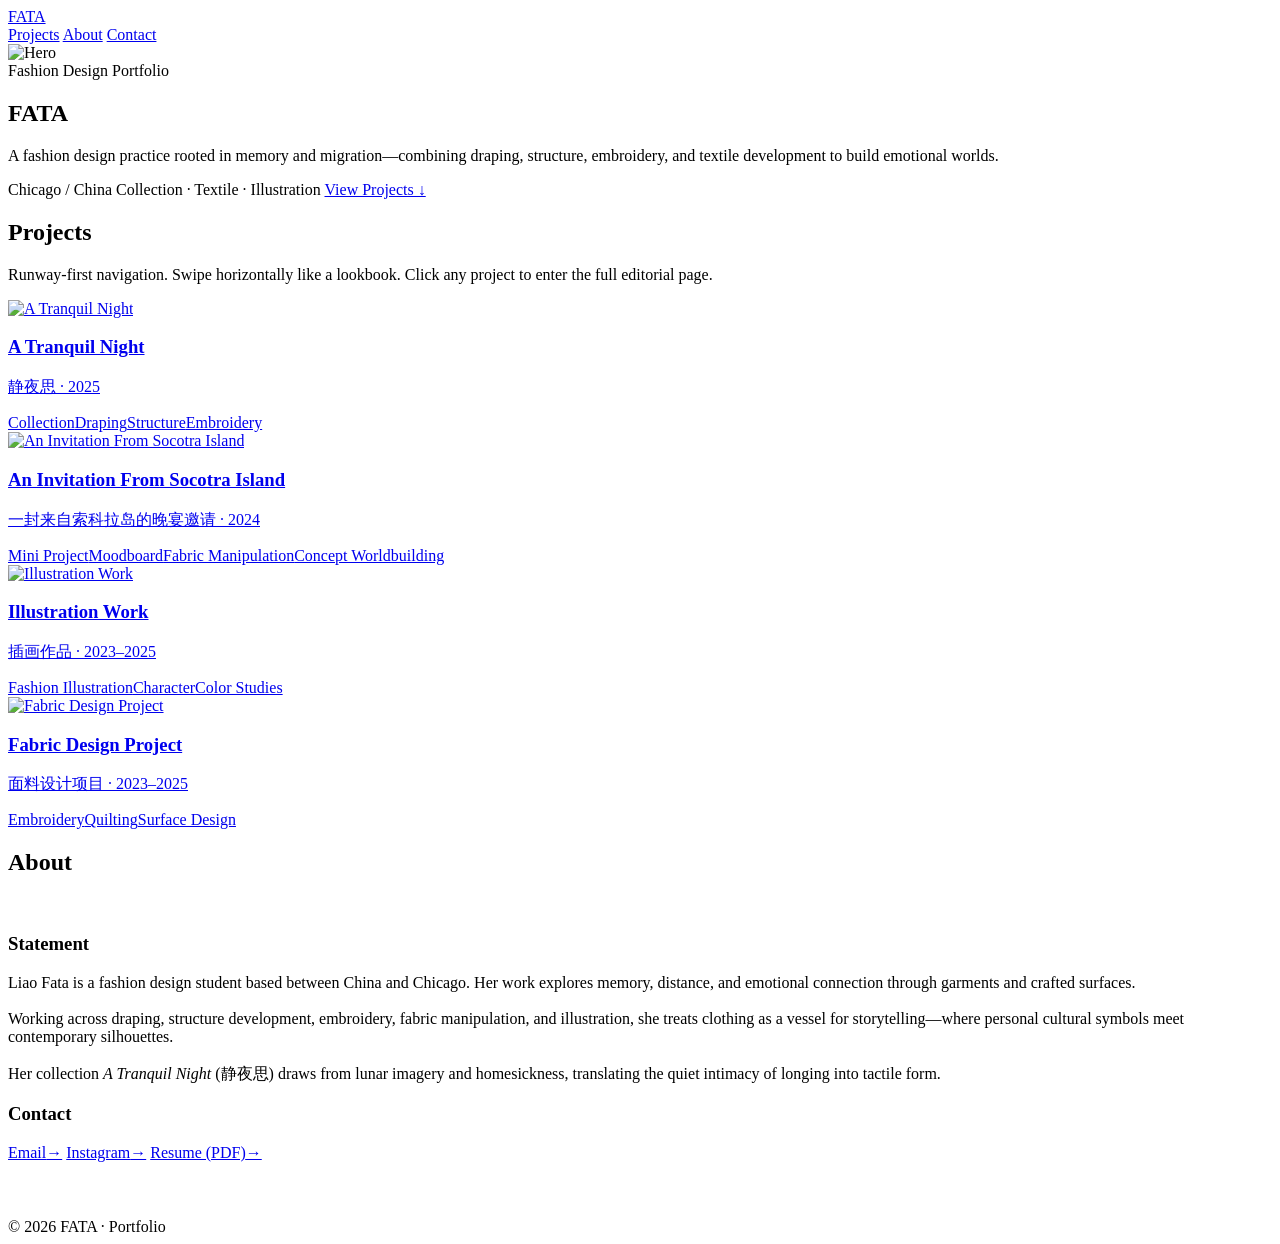
==== index.html @ 15e942f4 "Add files via upload" ====
<!DOCTYPE html>
<html lang="en">
<head>
  <meta charset="UTF-8" />
  <meta name="viewport" content="width=device-width, initial-scale=1.0" />
  <title>FATA — Portfolio</title>
  <link rel="stylesheet" href="assets/css/styles.css" />
</head>
<body>
  <header class="topbar">
    <div class="wrap inner">
      <a class="brand" href="index.html">FATA</a>
      <nav class="nav">
        <a href="#projects">Projects</a>
        <a href="#about">About</a>
        <a href="#contact" class="cta">Contact</a>
      </nav>
    </div>
  </header>

  <main>
    <section class="hero">
      <div class="hero-media">
        <img src='assets/img/page_06.jpg' alt='Hero'>
      </div>
      <div class="wrap hero-content">
        <div class="kicker">Fashion Design Portfolio</div>
        <h1 class="h1">FATA</h1>
        <p class="sub">A fashion design practice rooted in memory and migration—combining draping, structure, embroidery, and textile development to build emotional worlds.</p>
        <div class="hero-meta">
          <span class="pill">Chicago / China</span>
          <span class="pill">Collection · Textile · Illustration</span>
          <a class="pill" href="#projects">View Projects ↓</a>
        </div>
      </div>
    </section>

    <section id="projects" class="section">
      <div class="wrap">
        <h2 class="h2">Projects</h2>
        <p class="note">Runway-first navigation. Swipe horizontally like a lookbook. Click any project to enter the full editorial page.</p>
        <div class="hr"></div>

        <div class="rail" aria-label="Projects rail">
          
      <a class="card" href="tranquil-night.html">
        <div class="card-media"><img src="assets/img/thumbs/page_02.jpg" alt="A Tranquil Night"></div>
        <div class="card-body">
          <h3 class="card-title">A Tranquil Night</h3>
          <p class="card-sub">静夜思 · 2025</p>
          <div class="card-tags"><span class="tag">Collection</span><span class="tag">Draping</span><span class="tag">Structure</span><span class="tag">Embroidery</span></div>
        </div>
      </a>
    
      <a class="card" href="socotra.html">
        <div class="card-media"><img src="assets/img/thumbs/page_07.jpg" alt="An Invitation From Socotra Island"></div>
        <div class="card-body">
          <h3 class="card-title">An Invitation From Socotra Island</h3>
          <p class="card-sub">一封来自索科拉岛的晚宴邀请 · 2024</p>
          <div class="card-tags"><span class="tag">Mini Project</span><span class="tag">Moodboard</span><span class="tag">Fabric Manipulation</span><span class="tag">Concept Worldbuilding</span></div>
        </div>
      </a>
    
      <a class="card" href="illustration.html">
        <div class="card-media"><img src="assets/img/thumbs/page_09.jpg" alt="Illustration Work"></div>
        <div class="card-body">
          <h3 class="card-title">Illustration Work</h3>
          <p class="card-sub">插画作品 · 2023–2025</p>
          <div class="card-tags"><span class="tag">Fashion Illustration</span><span class="tag">Character</span><span class="tag">Color Studies</span></div>
        </div>
      </a>
    
      <a class="card" href="fabric.html">
        <div class="card-media"><img src="assets/img/thumbs/page_10.jpg" alt="Fabric Design Project"></div>
        <div class="card-body">
          <h3 class="card-title">Fabric Design Project</h3>
          <p class="card-sub">面料设计项目 · 2023–2025</p>
          <div class="card-tags"><span class="tag">Embroidery</span><span class="tag">Quilting</span><span class="tag">Surface Design</span></div>
        </div>
      </a>
    
        </div>
      </div>
    </section>

    <section id="about" class="section">
      <div class="wrap">
        <h2 class="h2">About</h2>
        <div class="hr"></div>
        <div style="height:18px"></div>
        <div class="grid">
          <div class="panel">
            <h3>Statement</h3>
            <p>Liao Fata is a fashion design student based between China and Chicago. Her work explores memory, distance, and emotional connection through garments and crafted surfaces.
<br><br>
Working across draping, structure development, embroidery, fabric manipulation, and illustration, she treats clothing as a vessel for storytelling—where personal cultural symbols meet contemporary silhouettes.
<br><br>
Her collection <em>A Tranquil Night</em> (静夜思) draws from lunar imagery and homesickness, translating the quiet intimacy of longing into tactile form.
</p>
          </div>
          <div class="panel" id="contact">
            <h3>Contact</h3>
            <div class="list">
              <a href="mailto:your@email.com"><span>Email</span><span>→</span></a>
              <a href="#"><span>Instagram</span><span>→</span></a>
              <a href="#"><span>Resume (PDF)</span><span>→</span></a>
            </div>
            <div style="height:14px"></div>
            <p style="color:rgba(255,255,255,.62);font-size:13px">Tip: replace the links in <em>index.html</em> when you’re ready.</p>
          </div>
        </div>
      </div>
    </section>

    <footer class="footer">
      <div class="wrap">© 2026 FATA · Portfolio</div>
    </footer>
  </main>

  <script src="assets/js/main.js"></script>
</body>
</html>
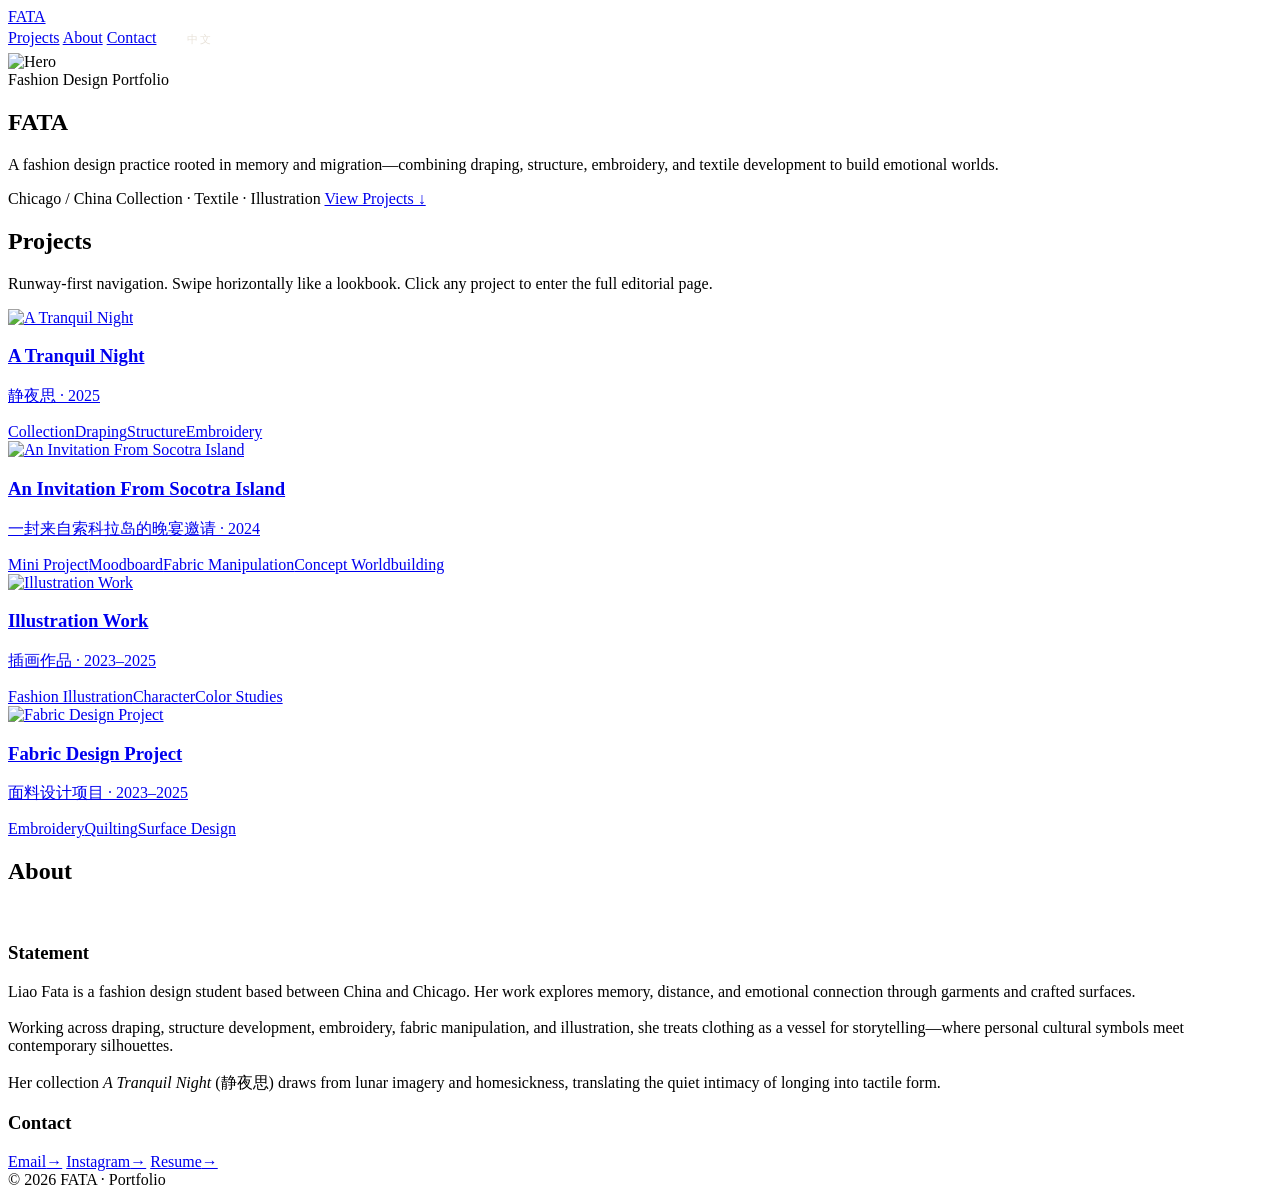
==== commit 11fa5ae9: "Update index.html" ====
--- a/index.html
+++ b/index.html
@@ -4,16 +4,36 @@
   <meta charset="UTF-8" />
   <meta name="viewport" content="width=device-width, initial-scale=1.0" />
   <title>FATA — Portfolio</title>
-  <link rel="stylesheet" href="assets/css/styles.css" />
+  <link rel="stylesheet" href="styles.css" />
+  <style>
+    .lang-toggle {
+      background: none;
+      border: 1px solid rgba(255,255,255,.3);
+      color: #e8e2d9;
+      font-size: 11px;
+      letter-spacing: .14em;
+      text-transform: uppercase;
+      padding: 5px 14px;
+      border-radius: 30px;
+      cursor: pointer;
+      transition: background .2s, border-color .2s;
+      margin-left: 12px;
+    }
+    .lang-toggle:hover {
+      background: rgba(255,255,255,.08);
+      border-color: rgba(255,255,255,.6);
+    }
+  </style>
 </head>
 <body>
   <header class="topbar">
     <div class="wrap inner">
       <a class="brand" href="index.html">FATA</a>
       <nav class="nav">
-        <a href="#projects">Projects</a>
-        <a href="#about">About</a>
-        <a href="#contact" class="cta">Contact</a>
+        <a href="#projects" data-en="Projects" data-zh="作品">Projects</a>
+        <a href="#about" data-en="About" data-zh="关于">About</a>
+        <a href="#contact" class="cta" data-en="Contact" data-zh="联系">Contact</a>
+        <button class="lang-toggle" id="langBtn">中文</button>
       </nav>
     </div>
   </header>
@@ -21,92 +41,90 @@
   <main>
     <section class="hero">
       <div class="hero-media">
-        <img src='assets/img/page_06.jpg' alt='Hero'>
+        <img src='page_06.jpg' alt='Hero'>
       </div>
       <div class="wrap hero-content">
-        <div class="kicker">Fashion Design Portfolio</div>
+        <div class="kicker" data-en="Fashion Design Portfolio" data-zh="时装设计作品集">Fashion Design Portfolio</div>
         <h1 class="h1">FATA</h1>
-        <p class="sub">A fashion design practice rooted in memory and migration—combining draping, structure, embroidery, and textile development to build emotional worlds.</p>
+        <p class="sub" data-en="A fashion design practice rooted in memory and migration—combining draping, structure, embroidery, and textile development to build emotional worlds." data-zh="一个植根于记忆与迁徙的时装设计实践——融合立裁、结构、刺绣与面料开发，构建情感世界。">A fashion design practice rooted in memory and migration—combining draping, structure, embroidery, and textile development to build emotional worlds.</p>
         <div class="hero-meta">
           <span class="pill">Chicago / China</span>
-          <span class="pill">Collection · Textile · Illustration</span>
-          <a class="pill" href="#projects">View Projects ↓</a>
+          <span class="pill" data-en="Collection · Textile · Illustration" data-zh="系列 · 面料 · 插画">Collection · Textile · Illustration</span>
+          <a class="pill" href="#projects" data-en="View Projects ↓" data-zh="查看作品 ↓">View Projects ↓</a>
         </div>
       </div>
     </section>
 
     <section id="projects" class="section">
       <div class="wrap">
-        <h2 class="h2">Projects</h2>
-        <p class="note">Runway-first navigation. Swipe horizontally like a lookbook. Click any project to enter the full editorial page.</p>
+        <h2 class="h2" data-en="Projects" data-zh="作品">Projects</h2>
+        <p class="note" data-en="Runway-first navigation. Swipe horizontally like a lookbook. Click any project to enter the full editorial page." data-zh="横向滑动如同翻阅lookbook，点击任意作品进入完整展示页。">Runway-first navigation. Swipe horizontally like a lookbook. Click any project to enter the full editorial page.</p>
         <div class="hr"></div>
 
         <div class="rail" aria-label="Projects rail">
-          
-      <a class="card" href="tranquil-night.html">
-        <div class="card-media"><img src="assets/img/thumbs/page_02.jpg" alt="A Tranquil Night"></div>
-        <div class="card-body">
-          <h3 class="card-title">A Tranquil Night</h3>
-          <p class="card-sub">静夜思 · 2025</p>
-          <div class="card-tags"><span class="tag">Collection</span><span class="tag">Draping</span><span class="tag">Structure</span><span class="tag">Embroidery</span></div>
-        </div>
-      </a>
-    
-      <a class="card" href="socotra.html">
-        <div class="card-media"><img src="assets/img/thumbs/page_07.jpg" alt="An Invitation From Socotra Island"></div>
-        <div class="card-body">
-          <h3 class="card-title">An Invitation From Socotra Island</h3>
-          <p class="card-sub">一封来自索科拉岛的晚宴邀请 · 2024</p>
-          <div class="card-tags"><span class="tag">Mini Project</span><span class="tag">Moodboard</span><span class="tag">Fabric Manipulation</span><span class="tag">Concept Worldbuilding</span></div>
-        </div>
-      </a>
-    
-      <a class="card" href="illustration.html">
-        <div class="card-media"><img src="assets/img/thumbs/page_09.jpg" alt="Illustration Work"></div>
-        <div class="card-body">
-          <h3 class="card-title">Illustration Work</h3>
-          <p class="card-sub">插画作品 · 2023–2025</p>
-          <div class="card-tags"><span class="tag">Fashion Illustration</span><span class="tag">Character</span><span class="tag">Color Studies</span></div>
-        </div>
-      </a>
-    
-      <a class="card" href="fabric.html">
-        <div class="card-media"><img src="assets/img/thumbs/page_10.jpg" alt="Fabric Design Project"></div>
-        <div class="card-body">
-          <h3 class="card-title">Fabric Design Project</h3>
-          <p class="card-sub">面料设计项目 · 2023–2025</p>
-          <div class="card-tags"><span class="tag">Embroidery</span><span class="tag">Quilting</span><span class="tag">Surface Design</span></div>
-        </div>
-      </a>
-    
+
+          <a class="card" href="tranquil-night.html">
+            <div class="card-media"><img src="page_02.jpg" alt="A Tranquil Night"></div>
+            <div class="card-body">
+              <h3 class="card-title">A Tranquil Night</h3>
+              <p class="card-sub">静夜思 · 2025</p>
+              <div class="card-tags"><span class="tag" data-en="Collection" data-zh="系列">Collection</span><span class="tag" data-en="Draping" data-zh="立裁">Draping</span><span class="tag" data-en="Structure" data-zh="结构">Structure</span><span class="tag" data-en="Embroidery" data-zh="刺绣">Embroidery</span></div>
+            </div>
+          </a>
+
+          <a class="card" href="socotra.html">
+            <div class="card-media"><img src="page_07.jpg" alt="An Invitation From Socotra Island"></div>
+            <div class="card-body">
+              <h3 class="card-title">An Invitation From Socotra Island</h3>
+              <p class="card-sub">一封来自索科拉岛的晚宴邀请 · 2024</p>
+              <div class="card-tags"><span class="tag" data-en="Mini Project" data-zh="小项目">Mini Project</span><span class="tag" data-en="Moodboard" data-zh="情绪板">Moodboard</span><span class="tag" data-en="Fabric Manipulation" data-zh="面料改造">Fabric Manipulation</span><span class="tag" data-en="Concept Worldbuilding" data-zh="概念构建">Concept Worldbuilding</span></div>
+            </div>
+          </a>
+
+          <a class="card" href="illustration.html">
+            <div class="card-media"><img src="page_09.jpg" alt="Illustration Work"></div>
+            <div class="card-body">
+              <h3 class="card-title" data-en="Illustration Work" data-zh="插画作品">Illustration Work</h3>
+              <p class="card-sub">插画作品 · 2023–2025</p>
+              <div class="card-tags"><span class="tag" data-en="Fashion Illustration" data-zh="时装插画">Fashion Illustration</span><span class="tag" data-en="Character" data-zh="人物">Character</span><span class="tag" data-en="Color Studies" data-zh="色彩研究">Color Studies</span></div>
+            </div>
+          </a>
+
+          <a class="card" href="fabric.html">
+            <div class="card-media"><img src="page_10.jpg" alt="Fabric Design Project"></div>
+            <div class="card-body">
+              <h3 class="card-title" data-en="Fabric Design Project" data-zh="面料设计项目">Fabric Design Project</h3>
+              <p class="card-sub">面料设计项目 · 2023–2025</p>
+              <div class="card-tags"><span class="tag" data-en="Embroidery" data-zh="刺绣">Embroidery</span><span class="tag" data-en="Quilting" data-zh="绗缝">Quilting</span><span class="tag" data-en="Surface Design" data-zh="表面设计">Surface Design</span></div>
+            </div>
+          </a>
+
         </div>
       </div>
     </section>
 
     <section id="about" class="section">
       <div class="wrap">
-        <h2 class="h2">About</h2>
+        <h2 class="h2" data-en="About" data-zh="关于">About</h2>
         <div class="hr"></div>
         <div style="height:18px"></div>
         <div class="grid">
           <div class="panel">
-            <h3>Statement</h3>
+            <h3 data-en="Statement" data-zh="艺术家陈述">Statement</h3>
             <p>Liao Fata is a fashion design student based between China and Chicago. Her work explores memory, distance, and emotional connection through garments and crafted surfaces.
 <br><br>
 Working across draping, structure development, embroidery, fabric manipulation, and illustration, she treats clothing as a vessel for storytelling—where personal cultural symbols meet contemporary silhouettes.
 <br><br>
 Her collection <em>A Tranquil Night</em> (静夜思) draws from lunar imagery and homesickness, translating the quiet intimacy of longing into tactile form.
-</p>
+            </p>
           </div>
           <div class="panel" id="contact">
-            <h3>Contact</h3>
+            <h3 data-en="Contact" data-zh="联系方式">Contact</h3>
             <div class="list">
-              <a href="mailto:your@email.com"><span>Email</span><span>→</span></a>
-              <a href="#"><span>Instagram</span><span>→</span></a>
-              <a href="#"><span>Resume (PDF)</span><span>→</span></a>
+              <a href="mailto:sitong.liao030218@gmail.com"><span data-en="Email" data-zh="邮箱">Email</span><span>→</span></a>
+              <a href="https://www.instagram.com/fataliao218" target="_blank"><span>Instagram</span><span>→</span></a>
+              <a href="resume.html"><span data-en="Resume" data-zh="简历">Resume</span><span>→</span></a>
             </div>
-            <div style="height:14px"></div>
-            <p style="color:rgba(255,255,255,.62);font-size:13px">Tip: replace the links in <em>index.html</em> when you’re ready.</p>
           </div>
         </div>
       </div>
@@ -117,6 +135,17 @@
     </footer>
   </main>
 
-  <script src="assets/js/main.js"></script>
+  <script src="main.js"></script>
+  <script>
+    const btn = document.getElementById('langBtn');
+    let isZh = false;
+    btn.addEventListener('click', () => {
+      isZh = !isZh;
+      btn.textContent = isZh ? 'EN' : '中文';
+      document.querySelectorAll('[data-en]').forEach(el => {
+        el.textContent = isZh ? el.dataset.zh : el.dataset.en;
+      });
+    });
+  </script>
 </body>
 </html>
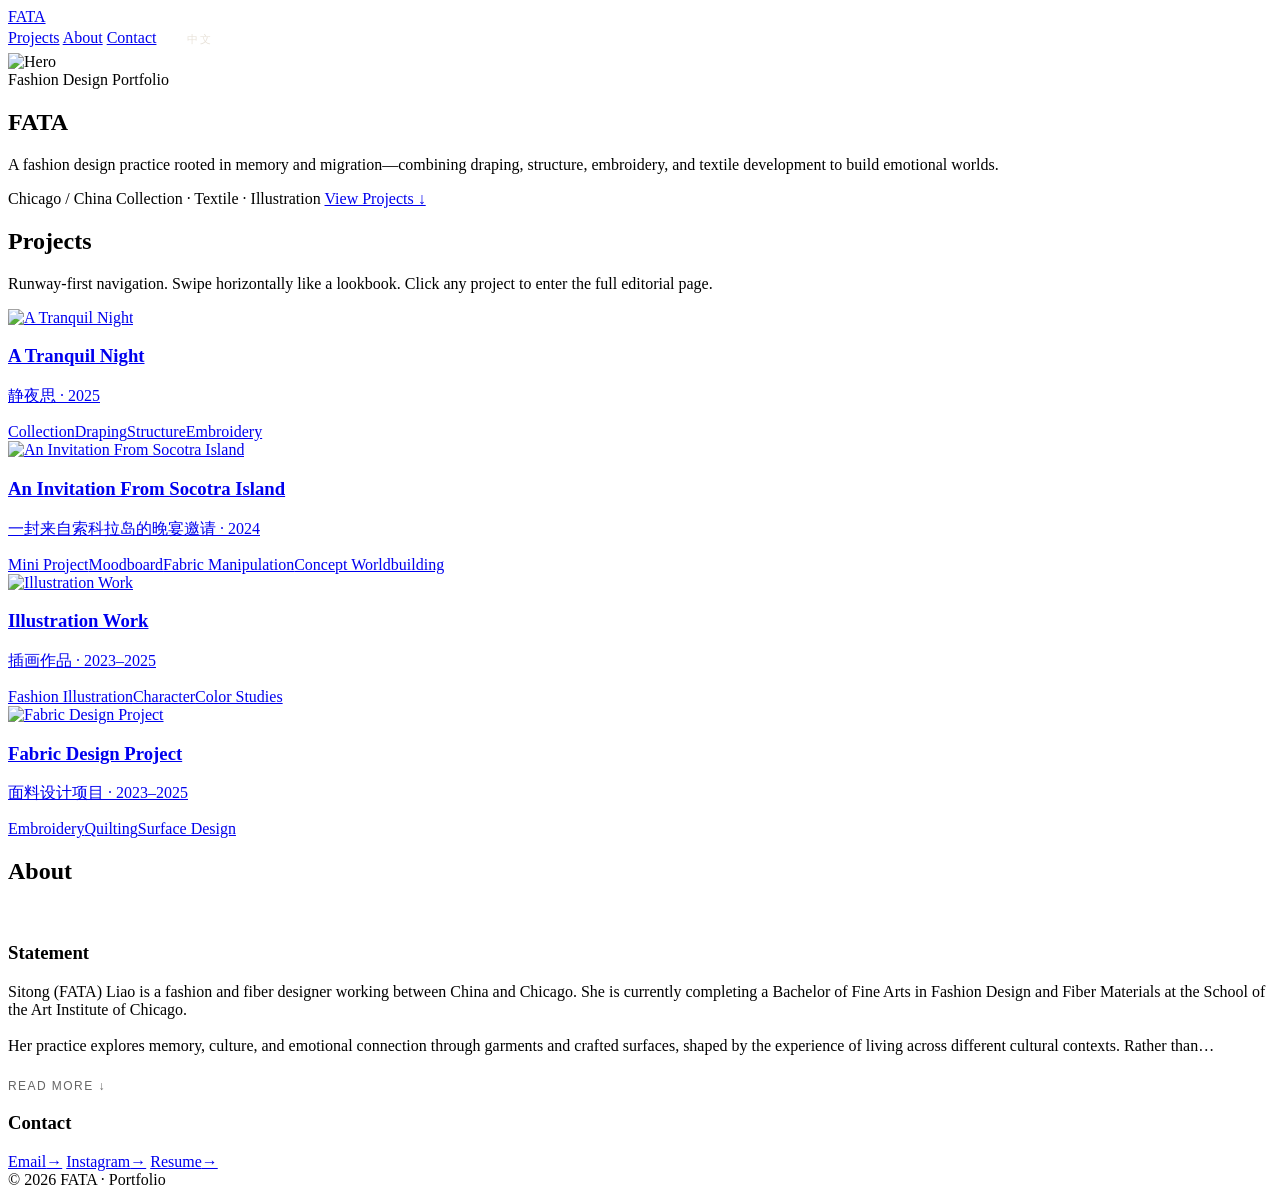
==== commit 9d02a282: "Update index.html" ====
--- a/index.html
+++ b/index.html
@@ -111,12 +111,21 @@
         <div class="grid">
           <div class="panel">
             <h3 data-en="Statement" data-zh="艺术家陈述">Statement</h3>
-            <p>Liao Fata is a fashion design student based between China and Chicago. Her work explores memory, distance, and emotional connection through garments and crafted surfaces.
-<br><br>
-Working across draping, structure development, embroidery, fabric manipulation, and illustration, she treats clothing as a vessel for storytelling—where personal cultural symbols meet contemporary silhouettes.
-<br><br>
-Her collection <em>A Tranquil Night</em> (静夜思) draws from lunar imagery and homesickness, translating the quiet intimacy of longing into tactile form.
-            </p>
+            <div class="statement-wrap">
+              <p id="statementText" class="statement-collapsed">Sitong (FATA) Liao is a fashion and fiber designer working between China and Chicago. She is currently completing a Bachelor of Fine Arts in Fashion Design and Fiber Materials at the School of the Art Institute of Chicago.
+<br><br>
+Her practice explores memory, culture, and emotional connection through garments and crafted surfaces, shaped by the experience of living across different cultural contexts. Rather than positioning herself primarily as an independent artist, Liao approaches design as a form of narrative service to industry, helping brands articulate identity through material, form, and storytelling.
+<br><br>
+Working across draping, structural development, embroidery, fabric manipulation, and illustration, she treats garments as both architecture and archive. Each piece becomes a vessel for stories in which personal memory, literature, and cultural symbolism intersect with contemporary silhouettes. By observing her own experiences from a reflective distance, Liao allows narrative and material process to unfold together within the act of making.
+<br><br>
+Her collection <em>A Tranquil Night</em> (静夜思) draws from lunar imagery and homesickness, translating the quiet intimacy of longing into tactile form. Inspired by the shared act of looking at the same moon from distant places, the work reflects on separation as a subtle form of connection.
+<br><br>
+Color plays a central role in her practice. Influenced by the vitality of her hometown, Liao often works with vivid, playful palettes that soften cultural distance and invite resonance across audiences. Through color, texture, and pattern, elements of Chinese cultural memory travel within the garment, reaching viewers who may not share the same background but can still feel its emotional warmth.
+<br><br>
+Through her work, Liao seeks to create garments that communicate quietly yet deeply—designs that carry stories, invite empathy, and allow cultures to meet through feeling rather than explanation.
+              </p>
+              <button class="read-more-btn" id="readMoreBtn" onclick="toggleStatement()">Read more ↓</button>
+            </div>
           </div>
           <div class="panel" id="contact">
             <h3 data-en="Contact" data-zh="联系方式">Contact</h3>
@@ -135,16 +144,63 @@
     </footer>
   </main>
 
+  <style>
+    .statement-collapsed {
+      display: -webkit-box;
+      -webkit-line-clamp: 4;
+      -webkit-box-orient: vertical;
+      overflow: hidden;
+    }
+    .statement-expanded {
+      display: block;
+    }
+    .read-more-btn {
+      background: none;
+      border: none;
+      color: inherit;
+      font-size: 12px;
+      letter-spacing: .12em;
+      text-transform: uppercase;
+      cursor: pointer;
+      padding: 8px 0 0;
+      opacity: .6;
+      transition: opacity .2s;
+    }
+    .read-more-btn:hover { opacity: 1; }
+  </style>
+  <script>
+    function toggleStatement() {
+      const text = document.getElementById('statementText');
+      const btn = document.getElementById('readMoreBtn');
+      const collapsed = text.classList.contains('statement-collapsed');
+      text.classList.toggle('statement-collapsed', !collapsed);
+      text.classList.toggle('statement-expanded', collapsed);
+      btn.textContent = collapsed ? 'Read less ↑' : 'Read more ↓';
+    }
+  </script>
   <script src="main.js"></script>
   <script>
     const btn = document.getElementById('langBtn');
     let isZh = false;
+
+    const projectLinks = {
+      'tranquil-night.html': document.querySelector('a[href="tranquil-night.html"]'),
+      'socotra.html': document.querySelector('a[href="socotra.html"]'),
+      'illustration.html': document.querySelector('a[href="illustration.html"]'),
+      'fabric.html': document.querySelector('a[href="fabric.html"]'),
+    };
+
     btn.addEventListener('click', () => {
       isZh = !isZh;
       btn.textContent = isZh ? 'EN' : '中文';
       document.querySelectorAll('[data-en]').forEach(el => {
         el.textContent = isZh ? el.dataset.zh : el.dataset.en;
       });
+      // update project card links
+      Object.entries(projectLinks).forEach(([base, el]) => {
+        if (!el) return;
+        el.href = isZh ? base : base + '?lang=en';
+      });
     });
   </script>
 </body>
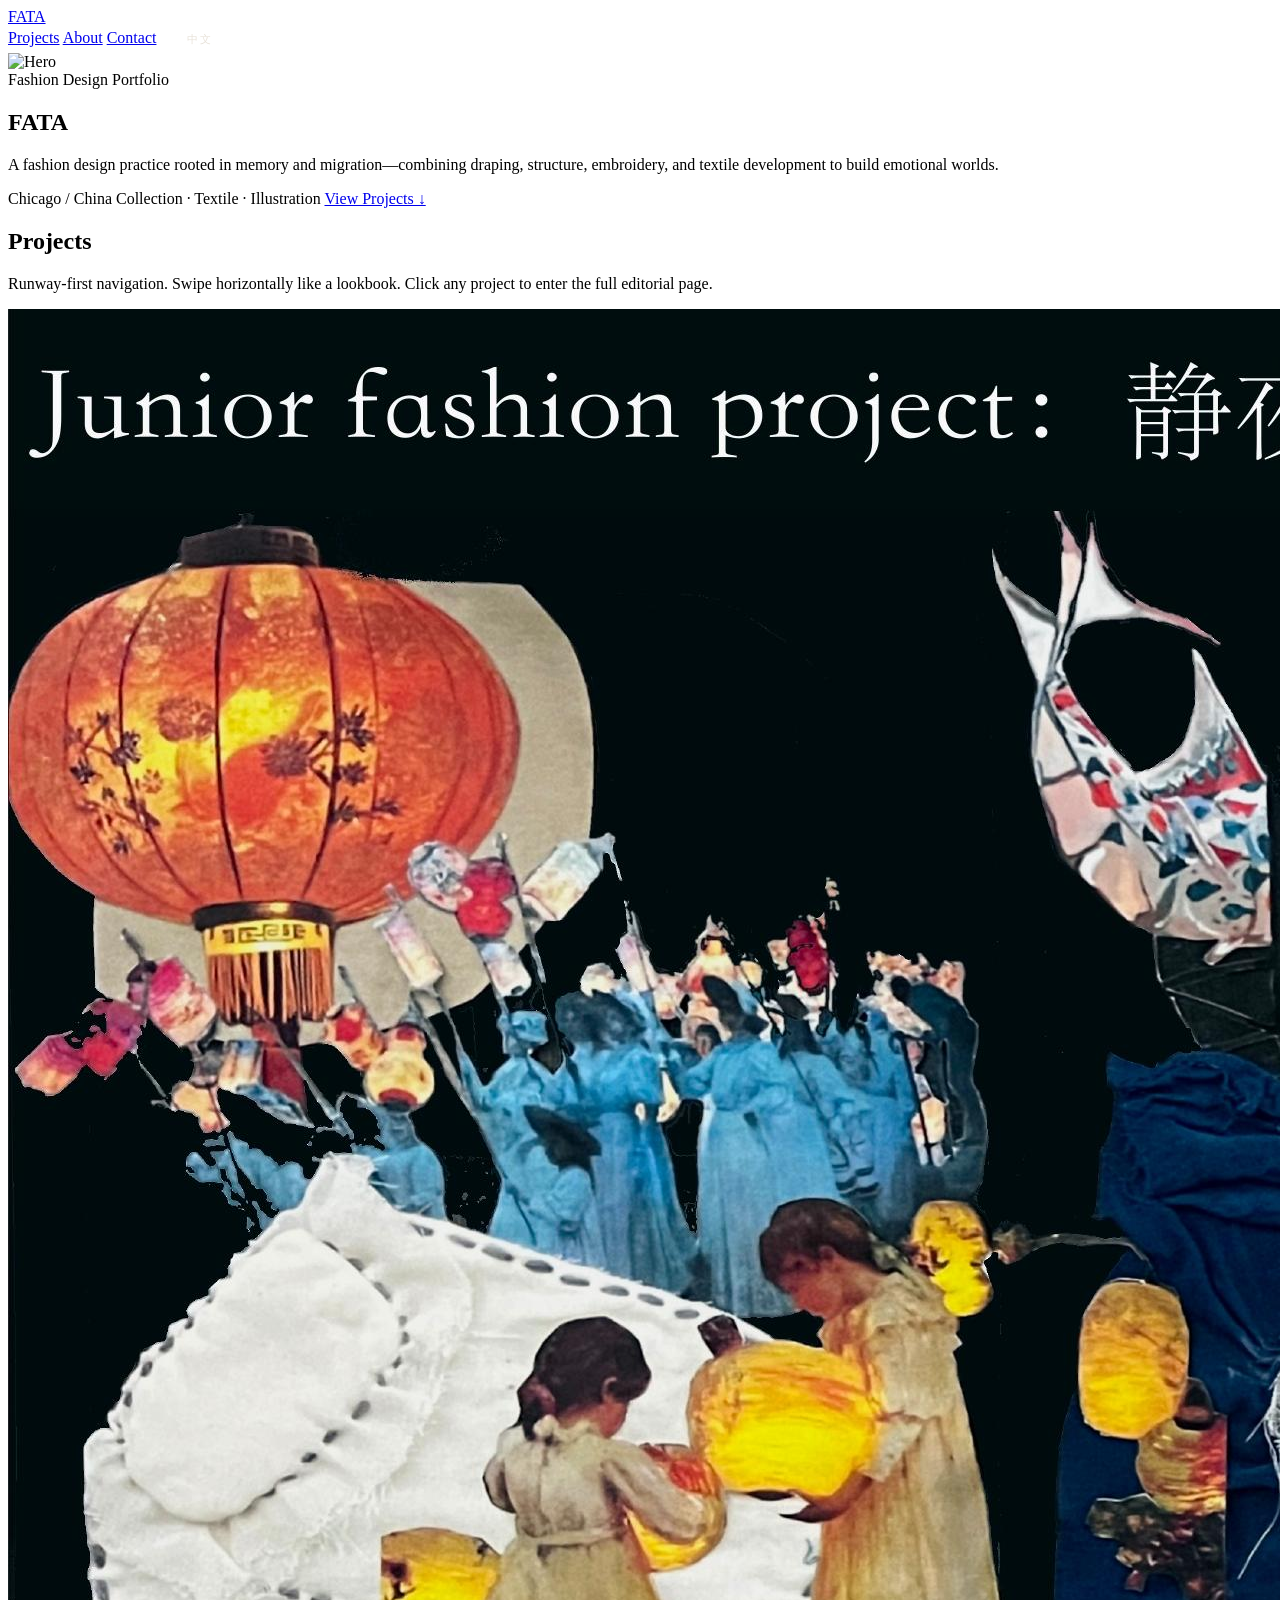
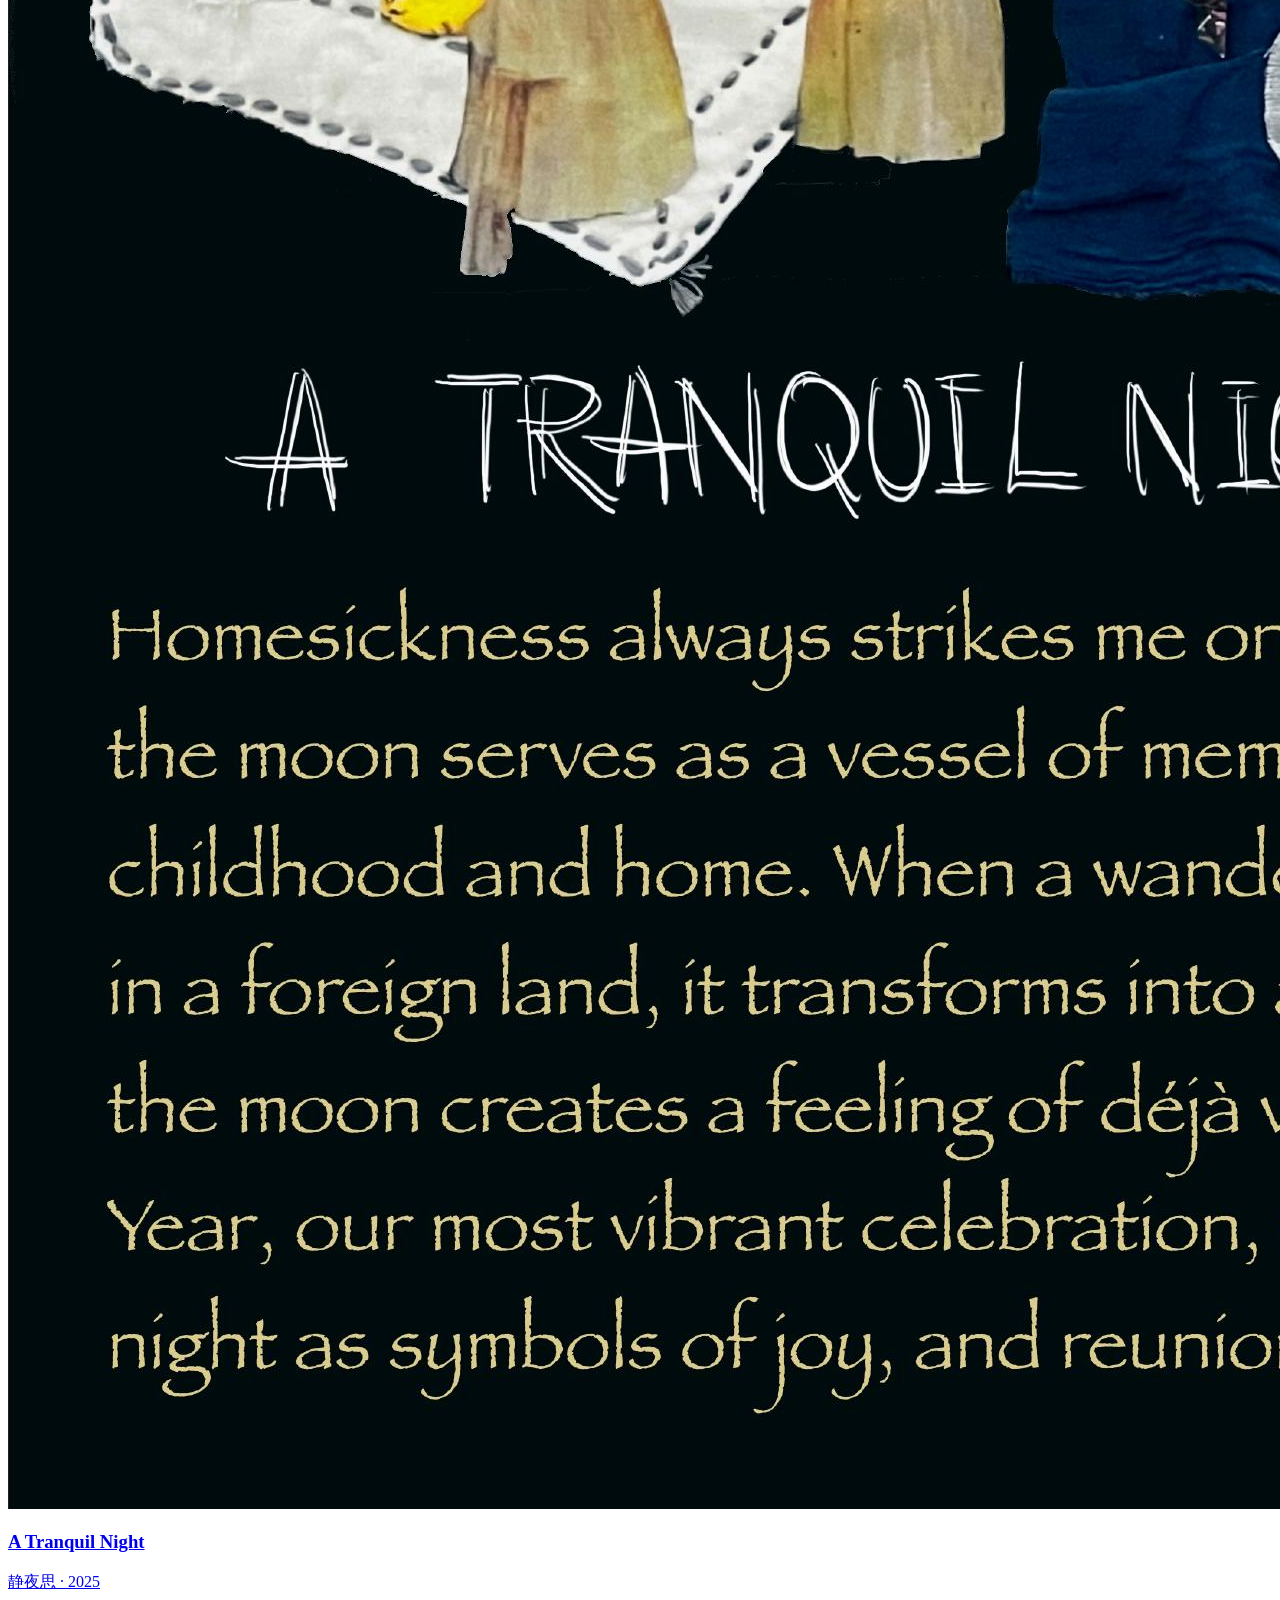
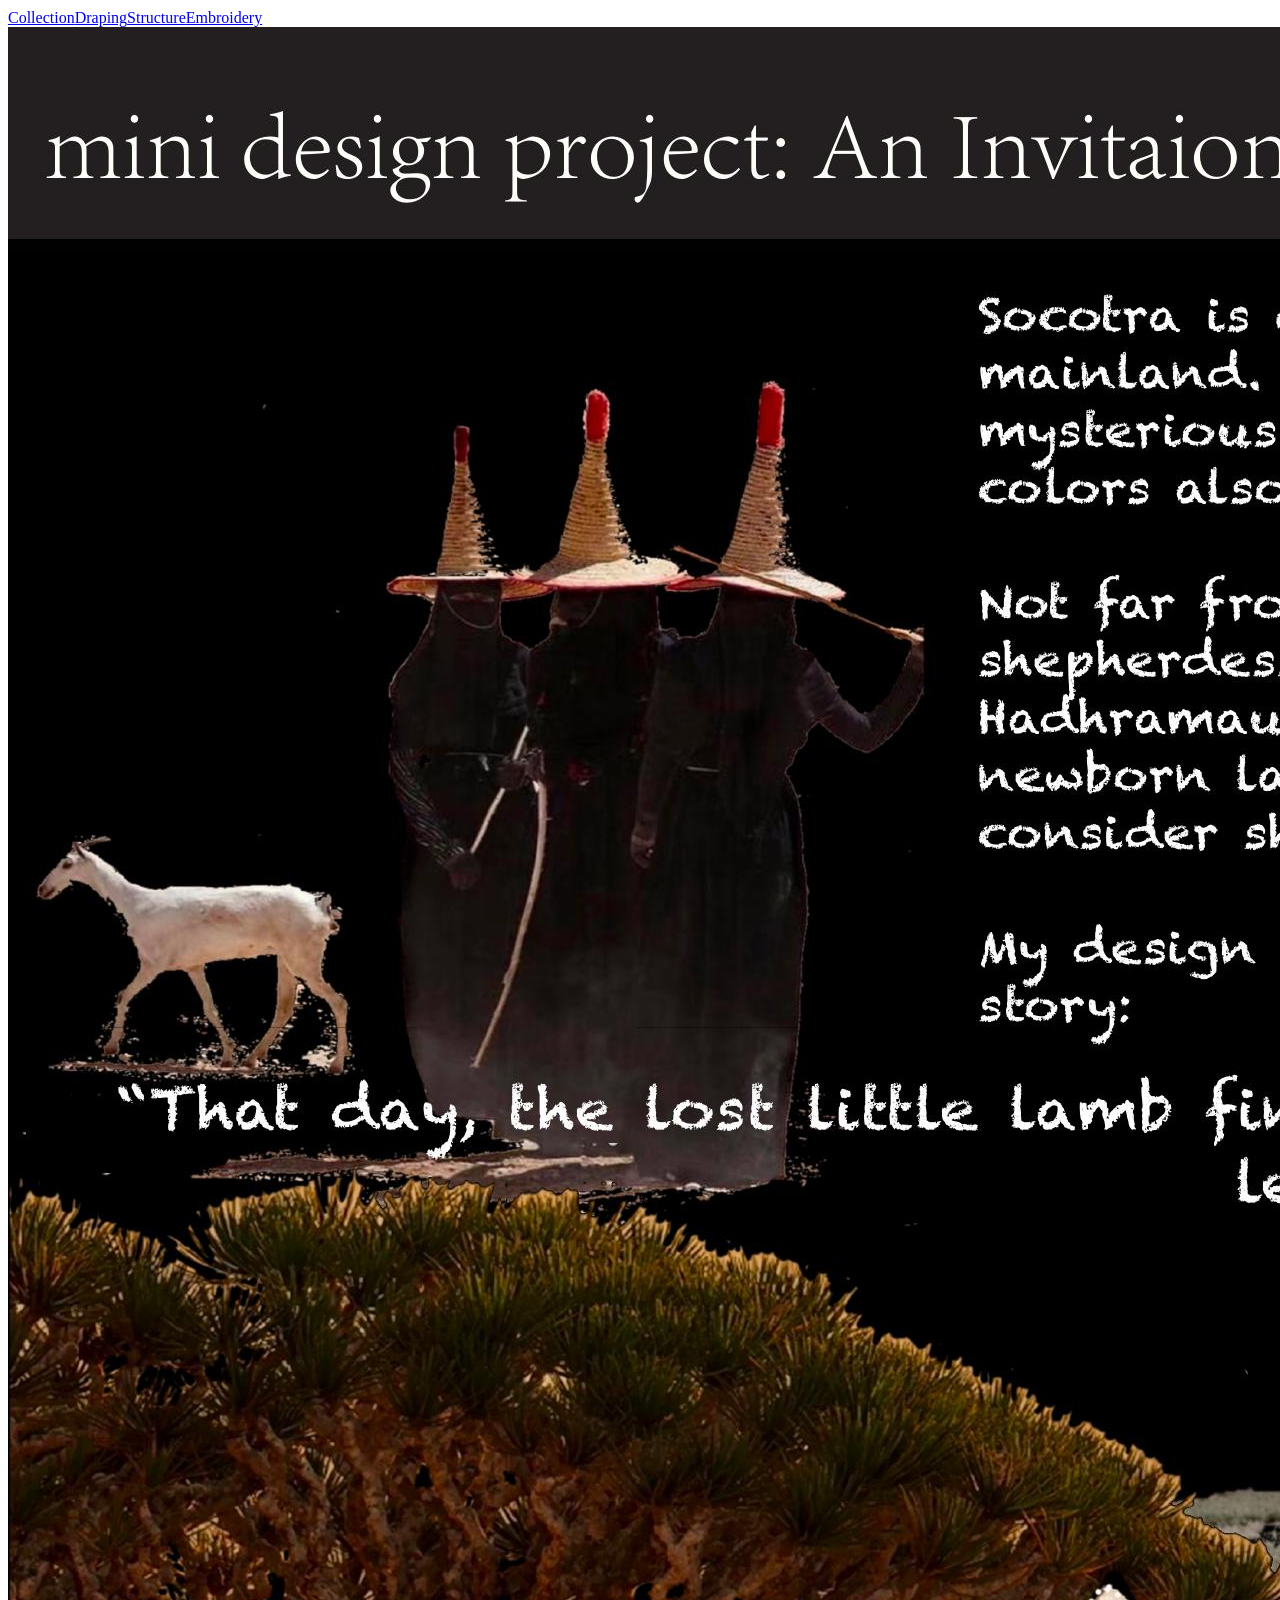
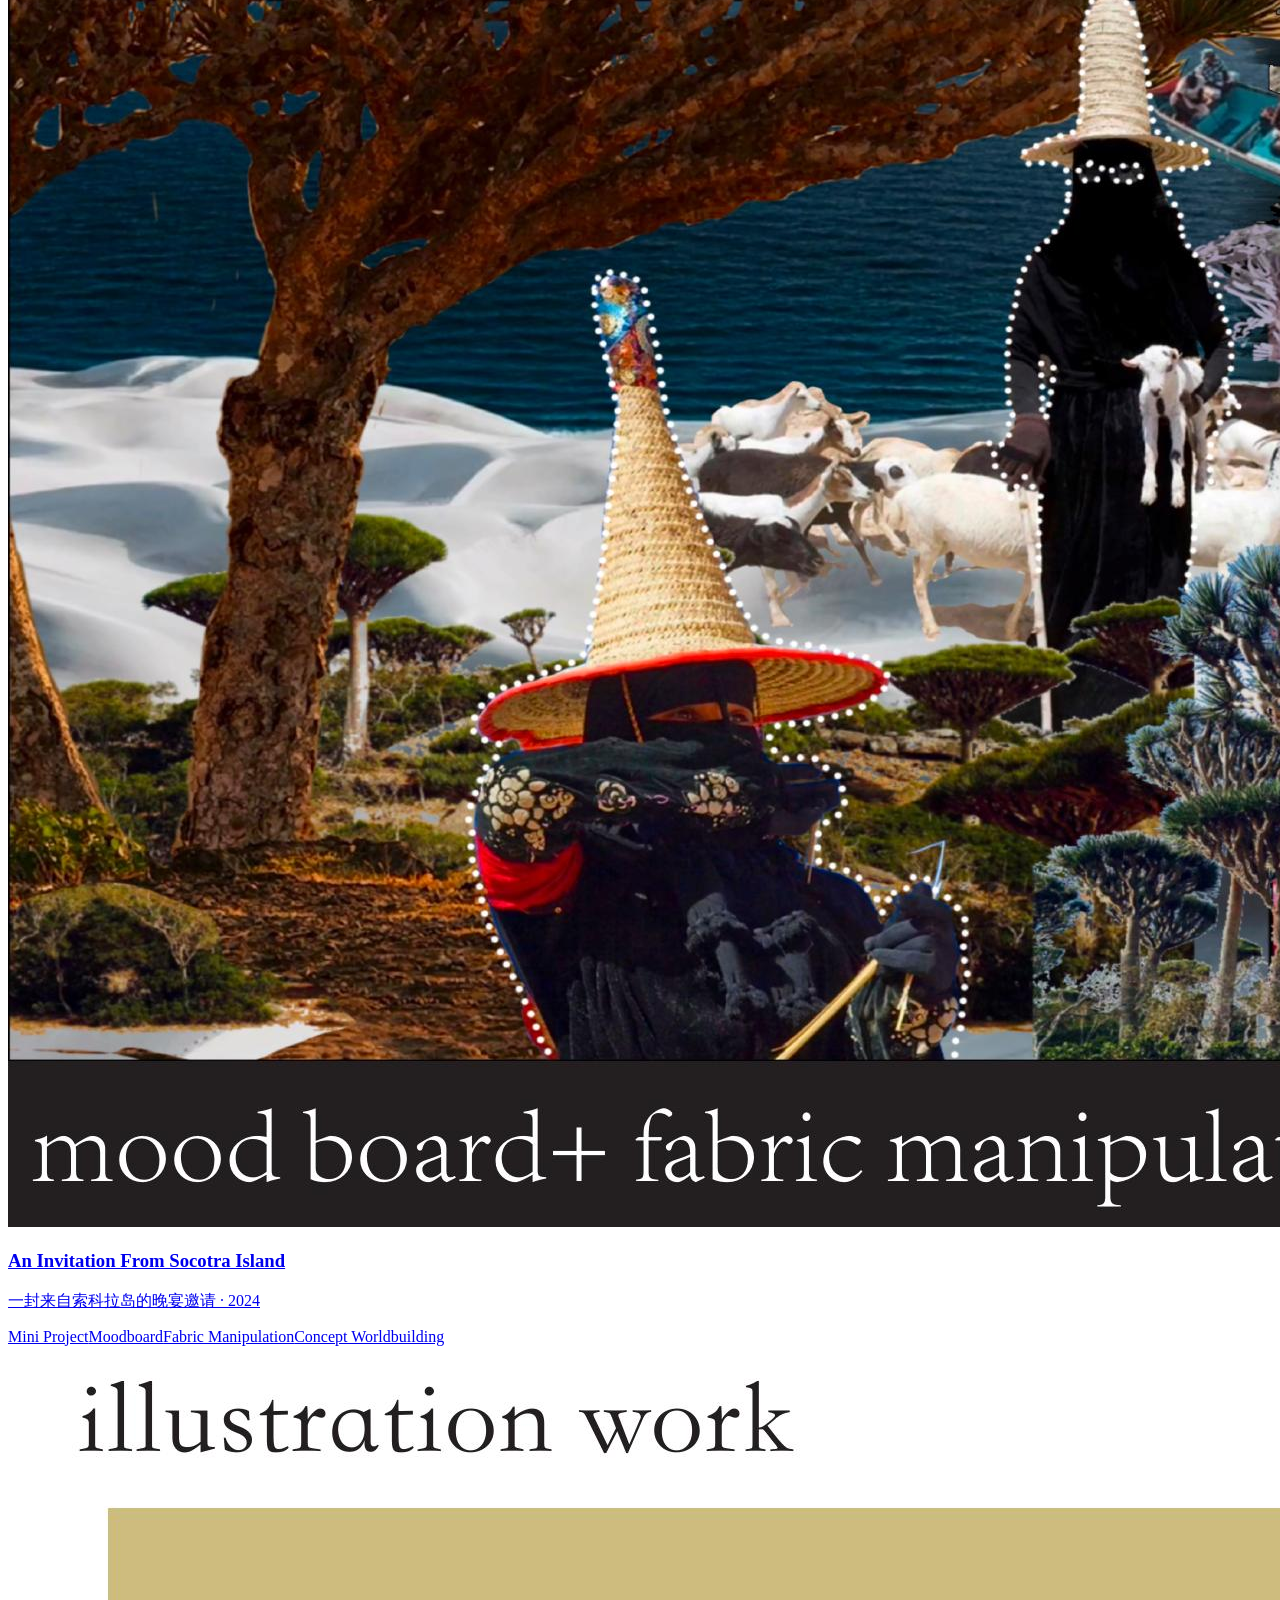
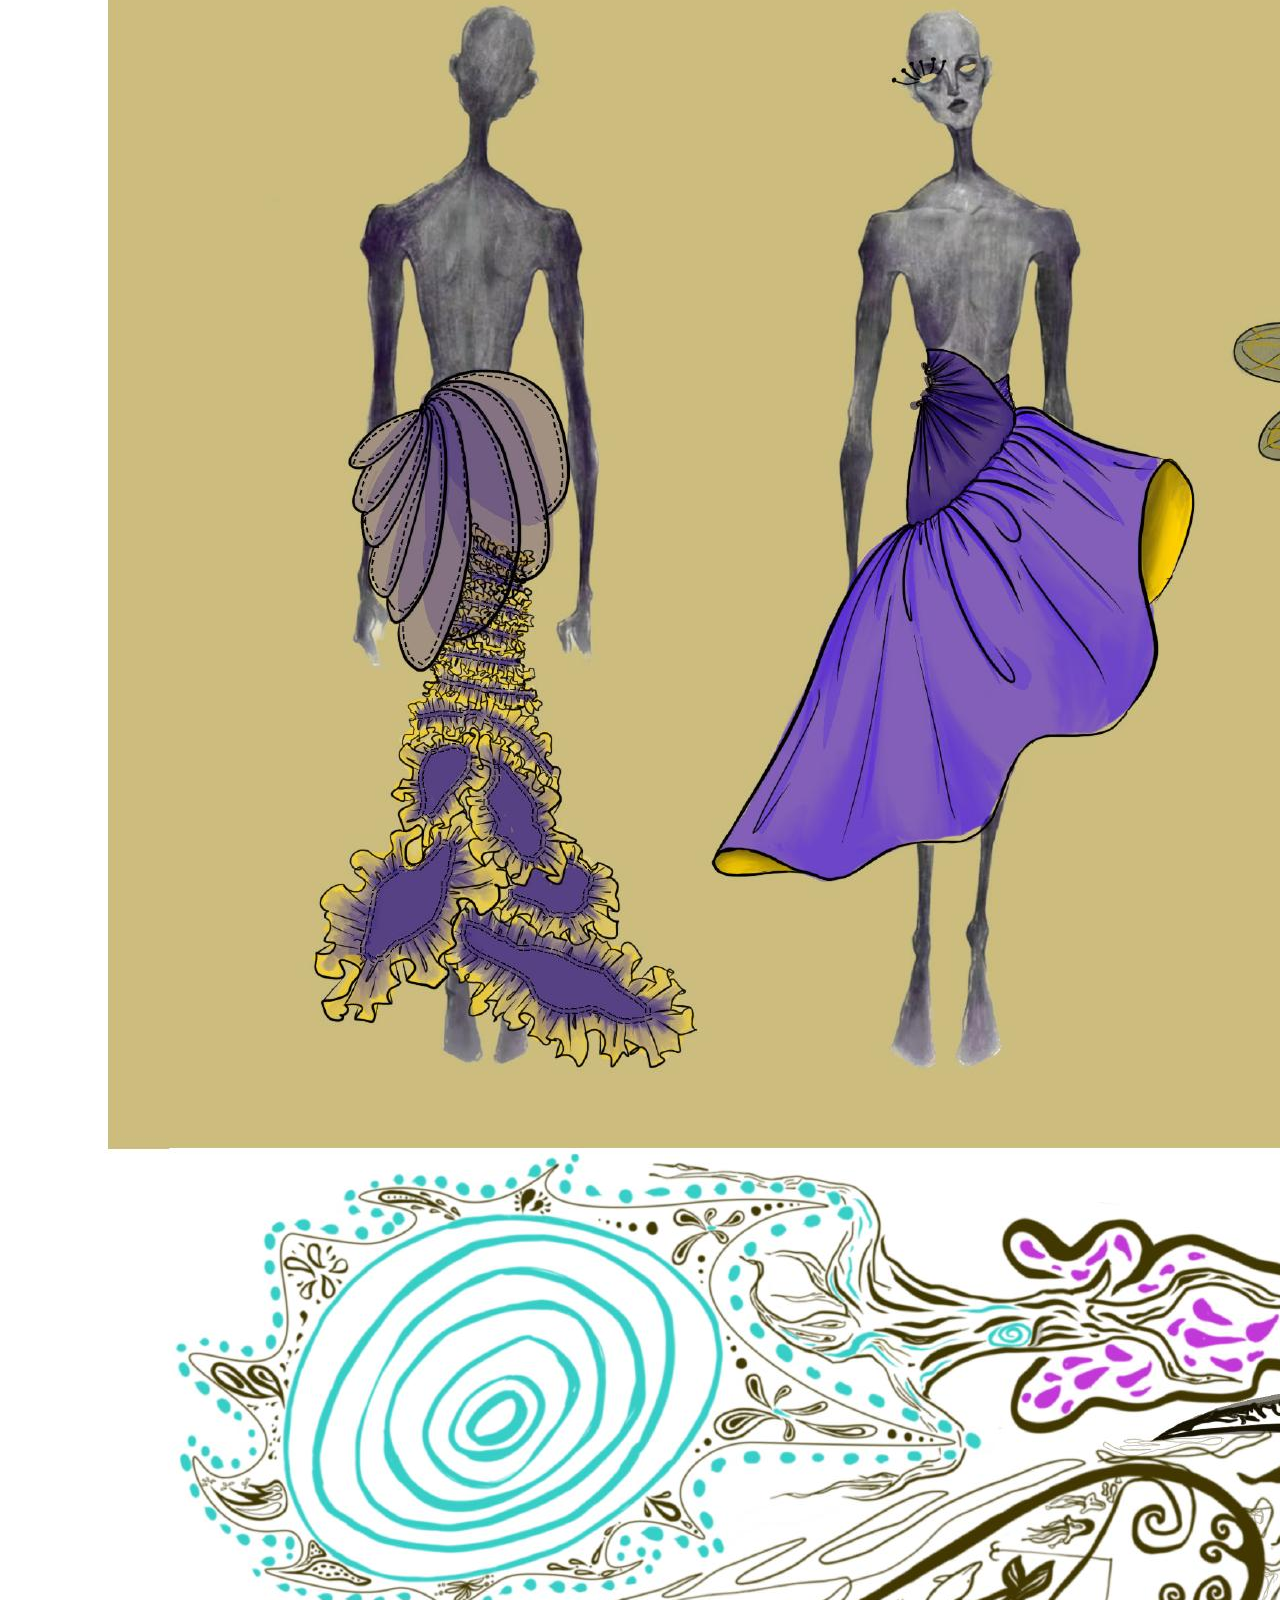
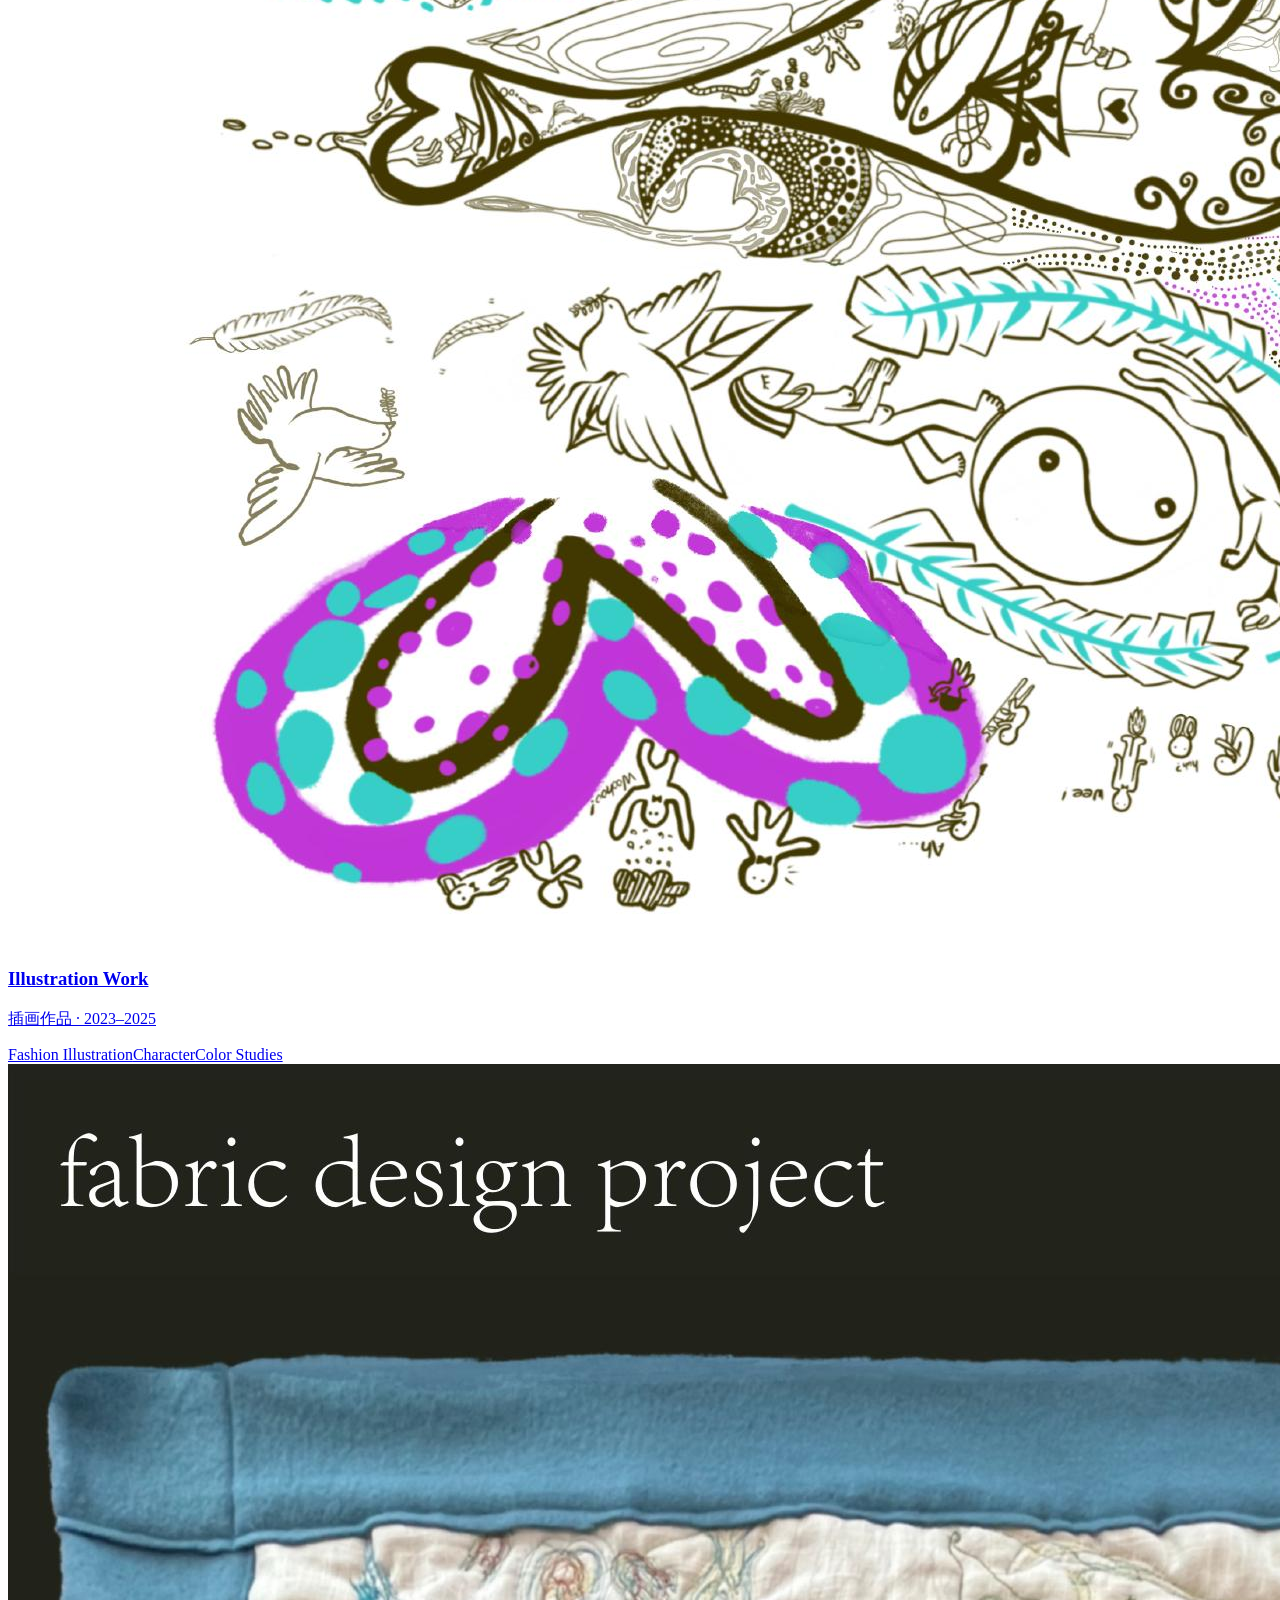
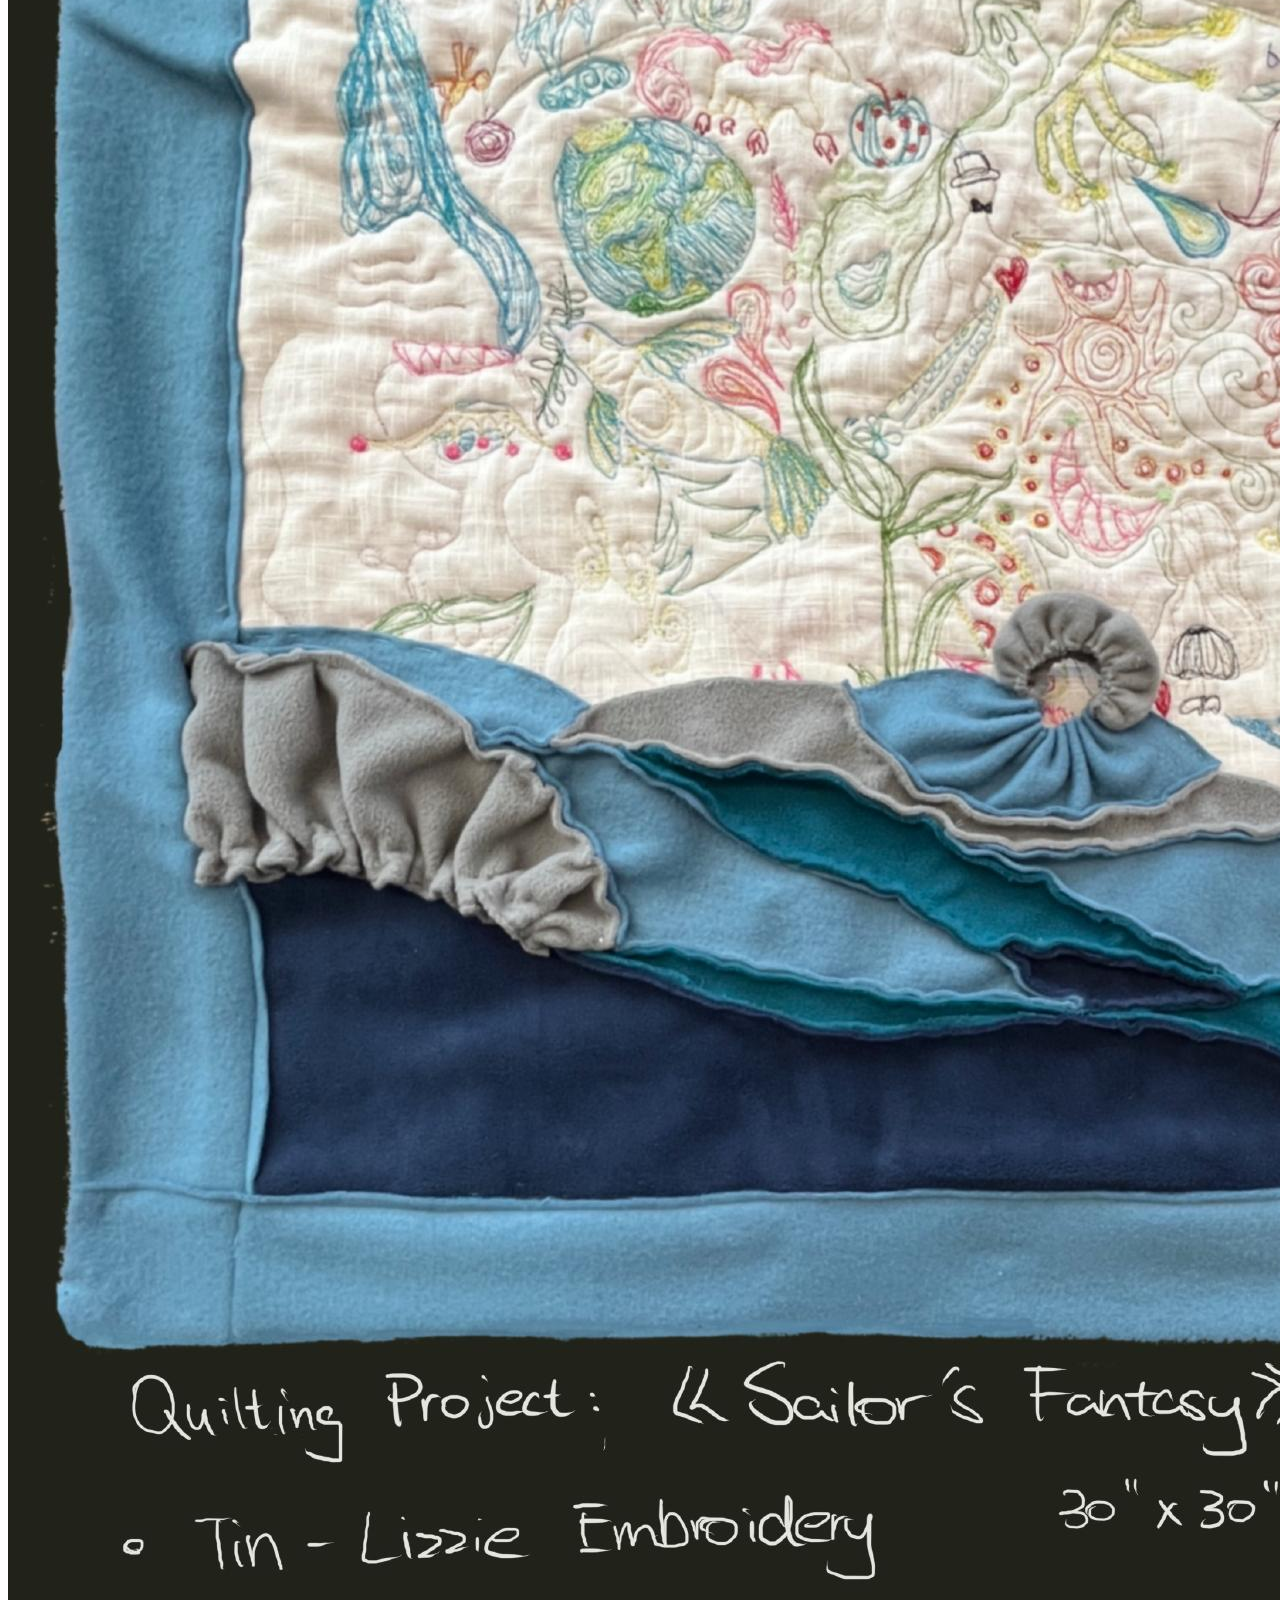
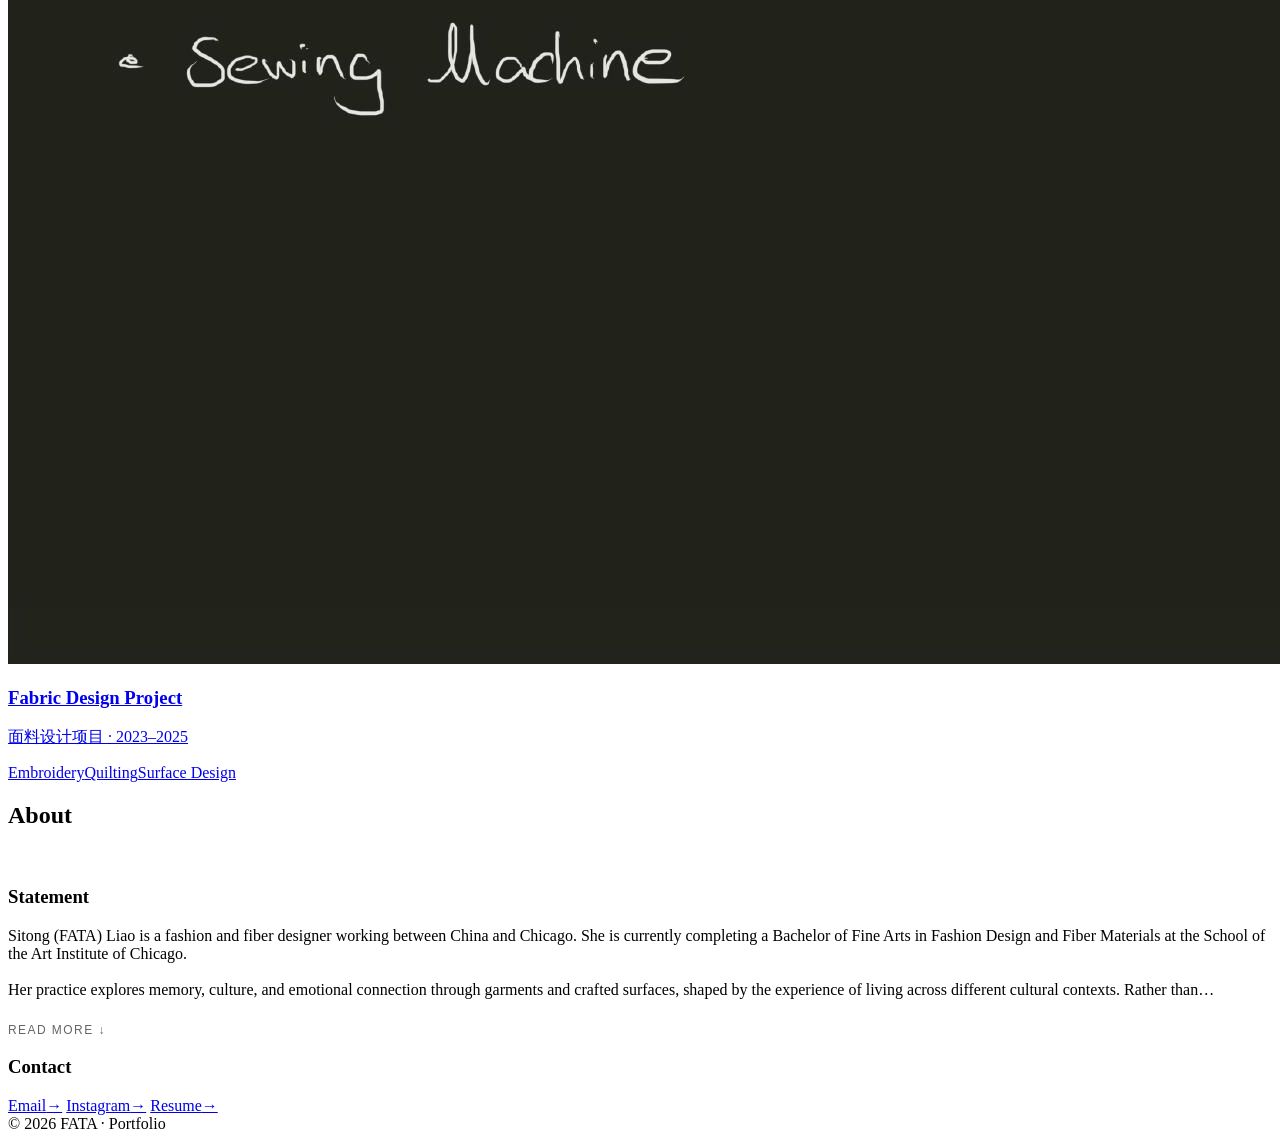
==== commit 563c14f2: "Update index.html" ====
--- a/index.html
+++ b/index.html
@@ -183,12 +183,29 @@
     const btn = document.getElementById('langBtn');
     let isZh = false;
 
-    const projectLinks = {
-      'tranquil-night.html': document.querySelector('a[href="tranquil-night.html"]'),
-      'socotra.html': document.querySelector('a[href="socotra.html"]'),
-      'illustration.html': document.querySelector('a[href="illustration.html"]'),
-      'fabric.html': document.querySelector('a[href="fabric.html"]'),
-    };
+    const cards = [
+      { base: 'tranquil-night.html', imgZh: 'page_02.jpg', imgEn: 'en_01.jpg' },
+      { base: 'socotra.html',        imgZh: 'page_07.jpg', imgEn: 'en_06.jpg' },
+      { base: 'illustration.html',   imgZh: 'page_09.jpg', imgEn: 'en_08.jpg' },
+      { base: 'fabric.html',         imgZh: 'page_10.jpg', imgEn: 'en_09.jpg' },
+    ];
+    const cardEls = cards.map(c => document.querySelector(`a[href="${c.base}"]`));
+
+    // preload EN images
+    cards.forEach(c => { const img = new Image(); img.src = c.imgEn; });
+
+    function updateCards() {
+      cards.forEach((c, i) => {
+        const el = cardEls[i];
+        if (!el) return;
+        el.href = isZh ? c.base : c.base + '?lang=en';
+        const img = el.querySelector('.card-media img');
+        if (img) img.src = isZh ? c.imgZh : c.imgEn;
+      });
+    }
+
+    // default: EN mode
+    updateCards();
 
     btn.addEventListener('click', () => {
       isZh = !isZh;
@@ -196,11 +213,7 @@
       document.querySelectorAll('[data-en]').forEach(el => {
         el.textContent = isZh ? el.dataset.zh : el.dataset.en;
       });
-      // update project card links
-      Object.entries(projectLinks).forEach(([base, el]) => {
-        if (!el) return;
-        el.href = isZh ? base : base + '?lang=en';
-      });
+      updateCards();
     });
   </script>
 </body>
